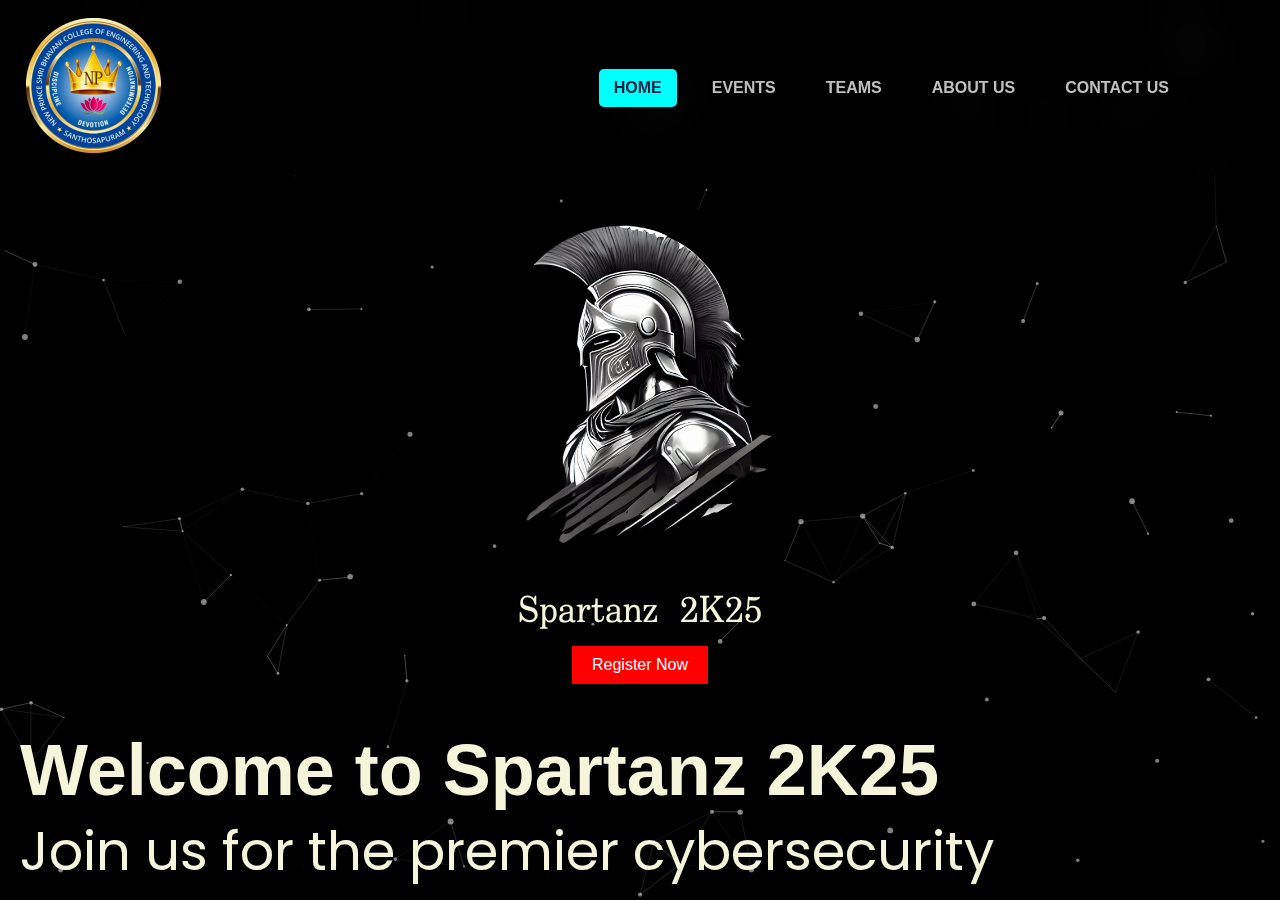
==== index.html @ ef868f17 "Added some pics" ====
<!DOCTYPE html>
<html lang="en">
  <head>
    <link rel="icon" type="image/png" href="/assets/images/ico.png" />
    <meta charset="UTF-8" />
    <meta name="viewport" content="width=device-width, initial-scale=1.0" />
    <title>Spartanz</title>
    <link rel="stylesheet" href="assets/css/Styles.css" />
    <link
      rel="stylesheet"
      href="https://cdnjs.cloudflare.com/ajax/libs/font-awesome/4.7.0/css/font-awesome.min.css"
    />
    <link
      href="https://fonts.googleapis.com/css2?family=Uchen&display=swap"
      rel="stylesheet"
    />

    <script src="assets/js/Script.js"></script>
    <style>
      /* Ensure particles cover the entire viewport */
      #particles-js {
        position: fixed; /* Fixed positioning */
        top: 0; /* Start from the top */
        left: 0; /* Start from the left */
        width: 100%;
        height: 100%;
        z-index: -1; /* Ensure it stays behind other content */
        pointer-events: none; /* Allow mouse events to pass through */
      }
      body,
      html {
        margin: 0;
        padding: 0;
        height: 100%;
        overflow: hidden; /* Prevent scrolling on the body */
      }
      #content {
        position: relative;
        z-index: 1; /* Ensure content is above particles */
        overflow-y: auto; /* Enable vertical scrolling */
        height: 100vh; /* Full viewport height */
      }
      main {
        padding: 20px; /* Add some padding to the main content */
      }
    </style>
  </head>
  <body>
    <!-- Add the Particles.js container -->
    <div id="particles-js"></div>

    <!-- Scrollable content area -->
    <div id="content">
      <header class="navbar">
        <div class="logo">
          <img
            id="logooo"
            src="assets/images/Cypherix.png"
            alt="NPSBCET Logo"
          />
        </div>

        <div class="hamburger" onclick="toggleMenu()">
          <img src="/assets/images/thumb.png" alt="" />
        </div>
        <nav class="nav-links">
          <a href="#" class="selected">Home</a>
          <a href="/Events.html">Events</a>
          <a href="/Teams.html">Teams</a>
          <a href="/about-us.html">About Us</a>
        <a href="#">Contact Us</a>
        </nav>
        <nav class="nav-links mobile-menu">
          <a href="#" class="selected">Home</a>
          <a href="/Events.html">Events</a>
          <a href="/Teams.html">Teams</a>
          <a href="/about-us.html">About Us</a>
          <a href="#">Contact Us</a>
        </nav>
      </header>

      <main id="home-main">
        <div id="poster-section">
          <div id="pos-img">
            <img
              src="/assets/images/spartanz2k25logo.jpg"
              alt="Cypherix 2024 Poster"
              id="spart"
              style="border-radius: 100%"
            />
          </div>
          <br />
          <div id="a111">
            <p class="symp-nam">Spartanz 2K25</p>
          </div>
        </div>
        <div class="Regdiv">
          <button
            onclick="window.location.href='Events.html';"
            class="RegisterButton"
          >
            Register Now
          </button>
        </div>
        <section class="welcome">
          <h2>Welcome to Spartanz 2K25</h2>
          <p class="tech-des">
            Join us for the premier cybersecurity symposium where industry
            leaders, experts, and enthusiasts come together to explore the
            latest trends, challenges, and innovations in cybersecurity.
          </p>
        </section>
        <div class="tech-des">
          <h2 class="tech-ha">Technical Events</h2>
          SPARTANZ Technical Events push your limits in cybersecurity! Crack
          codes in CTF, design stunning UIs, debug like a pro, test your
          knowledge in the Technical Quiz, and present groundbreaking ideas.
          Compete, innovate, and dominate! ⚡<br />
          <a style="color: blue; text-decoration: underline" href="tech.html"
            >For More Deatils>>>></a
          >
        </div>
        <div class="tech-des">
          <h2 id="non-tech-ha">Non-Technical Events</h2>
          SPARTANZ Non-Technical Events bring thrill and strategy! Hunt for
          clues in Treasure Hunt, act fast in Charades, decode images in
          PictoQuest, challenge your wits in Paradox, escape the unexpected in
          Escape Challenge, and battle it out in Free Fire. Fun, strategy, and
          excitement await! 🔥<br />
          <a style="color: blue; text-decoration: underline" href="tech.html"
            >For More Deatils>>>></a
          >
        </div>
      </main>
    </div>

    <!-- Load the Particles.js library -->
    <script src="assets/particles.min.js"></script>

    <!-- Initialize Particles.js with your JSON configuration -->
    <script>
      particlesJS.load(
        "particles-js",
        "assets/particlesjs-config.json",
        function () {
          console.log("Particles.js configuration loaded successfully!");
        }
      );
    </script>
    <link
      href="https://fonts.googleapis.com/css2?family=Poppins:wght@300;400;600&display=swap"
      rel="stylesheet"
    />
  </body>
</html>
---- assets/css/Styles.css ----
/* General Reset */
* {
  margin: 0;
  padding: 0;
  z-index: 1;
}

/* Body Styling */
body {
  margin: 0;
  font-family: Arial, sans-serif;
  background-color: black; /* Deep Blue */
}

/* Navbar Styling */
.navbar {
  display: flex;
  justify-content: space-between;
  align-items: center;
  /* background-color: black;  */
  width: 100%;
  position: fixed;
  top: 0;
  left: 0;
  z-index: 2;
  /* backdrop-filter: blur(20px); */
  /* background-color: #800020; */
  /* background: linear-gradient(to bottom, #2FCADB, #4e9aa9, #607071); */
  backdrop-filter: blur(20px);
}

/* Flex Layout for Desktop */
.nav-links {
  display: flex;
  gap: 20px;
  margin-right: 7.5vw;
  /* border-radius: 50%; */
}

.nav-links a {
  color: #c0c0c0; /* Silver */
  text-decoration: none;
  padding: 10px 15px;
  text-transform: uppercase;
  font-weight: bold;
}

.nav-links a:hover {
  background-color: #00ffff; /* Electric Cyan */
  color: #0a1f44; /* Deep Blue */
  border-radius: 5px;
}

.nav-links a.selected {
  background-color: #00ffff; /* Electric Cyan */
  color: #0a1f44; /* Deep Blue */
  border-radius: 5px;
}

/* Mobile Menu Styling */
.nav-links.mobile-menu {
  display: none; /* Hidden by default */
  flex-direction: column; /* Stack links vertically */
  position: absolute;
  top: 60px; /* Adjust according to navbar height */
  left: 0;
  width: 100%;
  background-color: #2e2e2e; /* Dark Gray */
  z-index: 1000; /* Ensure it is above other content */
}

.nav-links.mobile-menu a {
  color: #c0c0c0; /* Silver */
  text-decoration: none;
  padding: 15px 20px;
  text-transform: uppercase;
  font-weight: bold;
  display: block; /* Each link takes up full width */
}

.nav-links.mobile-menu a:hover {
  background-color: #00ffff;
  color: #0a1f44;
  border-radius: 5px;
}

.nav-links.mobile-menu.active {
  margin-top: 20px;
  display: flex; /* Show menu when active */
}

/* Hamburger Styling */
.hamburger {
  display: none; /* Hide by default */
    cursor: pointer;
    width: 40px; /* Ensure visibility */
    height: 40px;
    position: absolute;
    top: 15px;
    right: 20px;
    z-index: 100;
}
.hamburger img{
  width: 100%;
  height: 100%;
}
.logo img {
  margin-top: 2vh;
  margin-bottom: 2vh;
  margin-left: 2vw;
  height: 15vh;
}

.navbar img {
  height: 5vh;
}
#spart {
  height: 40px;
}
#logooo {
  height: 15vh;
}
.navbar img {
  height: 5vh;
}
/* Additional Styles */
#poster-section {
  display: block;
  justify-content: center;
  align-items: center;
  /* margin-bottom: 10vh; */
  padding-top: 0px;
  height: auto;
}
#poster-section img {
  max-width: 100%;
  height: 40vh;
  border-radius: 10px; /* Optional rounded corners */
  box-shadow: 0 4px 8px rgba(0, 0, 0, 0.3); /* Adds a slight shadow */
}

#a111 {
  display: flex;
  justify-content: center;
}
#backgroundVideo {
  position: fixed;
  top: 0;
  left: 0;
  width: 100%;
  height: 100%;
  object-fit: cover;
  z-index: -1;
}
#pos-img {
  display: flex;
  justify-content: center;
}
.symp-nam {
  font-family: "Uchen", serif;
  color: beige;
  font-size: 4vh;
}
#home-main {
  margin-top: 20vh;
}
.RegDiv {
  position: absolute;
  bottom: 50%;
  left: 50%;
  transform: translateX(-50%);
}
.RegisterButton {
  background-color: red;
  color: white;
  border: none;
  padding: 10px 20px;
  font-size: 16px;
  cursor: pointer;
  position: relative;
  bottom: 0;
  left: 50%;
  transform: translateX(-50%);
}
.welcome {
  /* padding-left: 1vw; */
  padding-top: 5vh;
  text-align: left;
}
.welcome h2 {
  color: beige;
  font-size: 8vh;
}
.welcome p {
  color: beige;
  font-size: 6vh;
}
#particles-js {
  position: fixed; /* Covers the entire viewport */
  top: 0;
  left: 0;
  width: 100%;
  height: 100%;
  z-index: -1; /* Keeps it behind other content */
  pointer-events: none; /* Allows mouse events to pass through */
}
.tech-des h2 {
  color: beige;
  font-family: "Uchen", serif;
  font-size: 7vh;
}
.tech-des {
  color: beige;
  font-family: "Poppins", sans-serif;
}
#event-main {
  margin-top: 20vh;
  /* display: flex;
  flex-wrap: wrap;
  flex-direction: column; */
}
#event-main img {
  object-fit: cover;
  width: 100%;
}
@keyframes scaleText {
  0% {
    transform: scale(3);
    opacity: 0;
  }
  100% {
    transform: scale(1);
    opacity: 1;
  }
}

#tech-he {
  animation: scaleText 1s ease-out;
}

.outer-par {
  perspective: 1000px;
  width: 30vw;
  height: 40vw;
  margin-bottom: 10vh;
  /* height: fit-content; */
  /* position: absolute; */
}
#events {
  /* display: grid; */
  /* height: 100vh; */
  display: flex;
  flex-direction: column;
  /* gap: 3vw; */
  align-items: center;
  /* justify-content: space-around; */
  /* grid-template-columns: repeat(2, 1fr); */
  gap: 50px;
  /* margin-left: 3vw; */
  /* padding: 20px; */
}
.event-row {
  display: flex;
  justify-content: center;
  gap: 50px;
  width: 100%;
}
.center-card {
  display: flex;
  justify-content: center;
  margin-top: 20px;
}
.non-tech-logo-container {
  display: flex;
  justify-content: center;
  /* margin-top: 150vh; */
  /* margin-top: 80px; Ensures proper spacing */
}
/* .TechLogo {
  height: 50vh;
} */
.card {
  position: relative;
  width: 30vw;
  height: 35vw;
  transform-style: preserve-3d;
  font-size: 2.5vw;
  cursor: pointer;
  display: flex;
  justify-content: center;
  align-items: center;
  background-color: green;
  box-shadow: none;
  border-radius: 8px;
}
.event {
  background-color: #37b7c3;
  border-radius: 8px;
  width: 30vw;
  height: 35vw;
  color: white;
  perspective: 1000px;
  backface-visibility: hidden;
  position: absolute;
  background-size: cover;
  background-position: center;
}

.backside {
  font-size: 1.5vw;
  border-radius: 8px;
  width: 30vw;
  height: 35vw;
  color: white;
  backface-visibility: hidden;
  position: absolute;
  display: flex;
  align-items: center;
  justify-content: center;
  flex-direction: column;
  transform: rotateY(180deg);
}
.backside li {
  text-align: center;
}
.Heading {
  display: flex;
  justify-content: center;
  align-items: center;
}
.Desc {
  font-size: 1.75vw;
  width: 100%;
  color: white;
  text-align: center;
  position: absolute;
  backface-visibility: hidden;
  display: flex;
  justify-content: center;
  align-items: center;
  bottom: 0;
  z-index: 2;
}
#an{
  font-size: 1.5vw;
}
.techbg::before {
  content: "";
  background-image: url("/assets/images/BG.webp");
  position: absolute;
  background-size: cover;
  background-position: center;
  top: 0;
  left: 0;
  right: 0;
  bottom: 0;
  opacity: 0.9;
}
/* .card.flipped {
  transform: rotateY(180deg);
  box-shadow: 0 8px 16px 0 rgba(0, 0, 0, 0.6);
} */
/* #events .event:nth-child(3) {
  grid-column: 1 / -1;
  justify-self: center;
  width: 50%;
} */
/* .TechLogo {
  margin-top: 10vh;
} */

.NTechLogo {
  object-fit: cover;
  height: 50vh;
  margin-top: 5vh;
  margin-bottom: 10vh;
}
#NTevent-main {
  margin-top: 5vh;
  position: relative;
}

#NTevents {
  display: flex;
  flex-direction: column;
  /* grid-template-columns: repeat(2, 1fr); */
  justify-content: space-around;
  align-items: center;
  gap: 20px;
  margin-top: 5vh;
  clear: both;
  position: relative;
}

.sub-nav{
  z-index: 2000;
  display: flex;
  justify-content: space-between;
  /* margin-top: 20vh; */
}
/* Technical page's css start from here */
.tech-he {
  font-family: 'Montserrat', sans-serif;
  text-transform: uppercase;
  font-weight: 900;
  letter-spacing: 2px;
  text-shadow: 0px 4px 10px rgba(0, 0, 0, 0.8);
  opacity: 0;
    animation: fadeIn 1.5s ease-out forwards, glitch 2s infinite;
}
.tech-wo {
  color: white;
  font-size: 7vw;
  animation: flicker 2s infinite alternate;
}
.events-wo {
  color: #00c9a7;
  font-size: 7vw;
  animation: flicker 2s infinite alternate-reverse;
  /* position: relative; */
}
@keyframes fadeIn {
  from { opacity: 0; transform: translateY(-20px); }
  to { opacity: 1; transform: translateY(0); }
}

/* Glitch effect */
@keyframes glitch {
  0% { transform: translateX(0); }
  20% { transform: translateX(-2px); }
  40% { transform: translateX(2px); }
  60% { transform: translateX(-1px); }
  80% { transform: translateX(1px); }
  100% { transform: translateX(0); }
}

/* Neon Flicker Effect */
@keyframes flicker {
  0% { opacity: 1; text-shadow: 0px 0px 10px rgba(0, 255, 150, 0.9); }
  50% { opacity: 0.8; text-shadow: 0px 0px 20px rgba(0, 255, 150, 0.7); }
  100% { opacity: 1; text-shadow: 0px 0px 30px rgba(0, 255, 150, 1); }
}
.okiii {
  font-size: 5vh;
}
.DescText {
  color: beige;
}
.evendesc {
  margin-left: 15vw;
  font-size: 3vh;
}
#separator{
  margin-top: 24vh;
}
.event-rules{
  overflow-y: auto;
  max-height: 35vh;
  text-align: left;
}
.rega{
  display: block;
     width: fit-content;
     margin: 20px auto 0;
     padding: 12px 24px;
     font-size: 18px;
     font-weight: bold;
     color: white;
     background: linear-gradient(45deg, #ff5722, #ff9800);
     border: none;
     border-radius: 8px;
     text-align: center;
     text-decoration: none;
     box-shadow: 0 0 10px rgba(255, 87, 34, 0.8);
     transition: transform 0.2s, box-shadow 0.2s;
}
@media (max-width: 768px) {
  #home-main {
    margin-top: 15vh;
  }
  #logooo {
    height: 8vh;
  }
  #poster-section {
    /* margin-top: 15vh; */
    padding-top: 0;
    /* padding-left: 15vw; */
    border-radius: 100%;
  }
  #poster-section img {
    height: 28vh;
    width: 65vw;
  }
  .welcome {
    padding-left: 0px;
  }
  .welcome p {
    font-size: 6vw;
    text-align: left;
  }
  .welcome h2 {
    font-size: 10vw;
    text-align: left;
  }

  .hamburger {
    display: block; /* Ensure it's shown on mobile */
  cursor: pointer;
  width: 40px;
  height: 40px;
  position: absolute;
  top: 15px;
  right: 20px;
  z-index: 2000; 
  }

  /* Hide default navbar links on mobile */
  .nav-links {
    display: none;
  }
  .navbar{
    position: fixed;
  }
  .nav-links.mobile-menu {
    display: none; /* Hidden by default */
  flex-direction: column;
  position: absolute;
  top: 60px;
  left: 0;
  width: 100%;
  background-color: #2e2e2e;
  z-index: 1000; /* Ensure it's above other content */
  }

  .nav-links.mobile-menu.active {
    display: flex; /* Show menu when active */
  }
  /* .sub-nav{
    flex-wrap: wrap;
  } */
  /* .sub-nav{
    white-space:nowrap;
  } */
  .tech-des h2 {
    color: beige;
    font-family: "Uchen", serif;
    font-size: 4vh;
  }
  .tech-des {
    color: beige;
    font-family: "Poppins", sans-serif;
  }
  #non-tech-ha {
    font-size: 3.5vh;
  }
  .menu-toggle{
    z-index: 1000000000;
    display: block;
  }
  #event-main {
    display: flex;
    justify-content: space-around;
    align-items: center;
    flex-direction: column;
    margin-top: 15vh;
  }
  /* #events .event:nth-child(3) {
    grid-column: auto;
    justify-self: stretch;
    width: auto;
  } */
  #events {
    display: flex;
    flex-direction: column;
    gap: 40px;
    align-items: center;
    position: relative;
    left: 0;
    margin-top: 5vh;
    /* height: 140vh; */
  }
  .event-row {
    display: flex;
    flex-direction: column; /* Makes events appear one per row */
    gap: 30px; /* Increased gap between events */
    align-items: center;
    width: 100%;
  }
  .TechLogo {
    height: 30vh;
  }
  #tech-he {
    font-size: 30px; /* Reduce font size */
    flex-direction: column; /* Stack text vertically */
    text-align: center;
    gap: 5px;
    margin-top: 20vh;
    
  }
  .non-tech-logo-container {
    margin-top: 0;
  }
  .navbar{
    position: fixed;
    display: block;
  }
  #NTevents {
    display: block;
    align-items: center;
    margin-top: 0vh;
  }
  .NTechLogo {
    margin-bottom: 10vh;
    height: 20vh;
  }
  .outer-par {
    width: 65vw;
    height: 80vw;
    /* margin-left: 10vh; */
  }
  .card {
    display: flex;
    flex-direction: column;
    align-items: center;
    justify-content: center;
    /* border-left: 15vh; */
    margin-bottom: 30vh;
    margin-top: auto;
    background-color: #37b7c3;
    border-radius: 8px;
    width: 65vw;
    height: 80vw;
    color: white;
    perspective: 1000px;
    backface-visibility: hidden;
    display: block;
    /* position: absolute; */

    /* align-items: center;
    justify-content: center;
    flex-direction: column; */
    margin-bottom: 10vh;
  }
  /* .card:hover {
    transform: rotateY(180deg);
    box-shadow: 0 8px 16px 0 rgba(0, 0, 0, 0.6);
  } */

  .Desc {
    font-size: 3.5vw;
    width: 100%;
    display: flex;
    justify-content: center;
    align-items: center;
  }
  #an{
    font-size: 3vw;
  }
  .event {
    background-color: #37b7c3;
    display: flex;
    flex-direction: column;
    gap: 100vh;
    /* padding: 20px; */
    border-radius: 8px;
    width: 100%;
    height: 100%;
    color: white;
    perspective: 1000px;
    backface-visibility: hidden;
    position: absolute;
    margin-bottom: 10vh;
    /* gap: 100px; */
  }

  .backside {
    font-size: 1.5vw;
    /* padding: 20px; */
    border-radius: 8px;
    width: 65vw;
    height: 80vw;
    color: white;
    perspective: 1000px;
    backface-visibility: hidden;
    position: absolute;
    margin-bottom: 10vh;
    font-size: 150%;
  }
  .Heading {
    font-size: 125%;
  }
  
#separator{
  margin-top: 18vh;
}
}
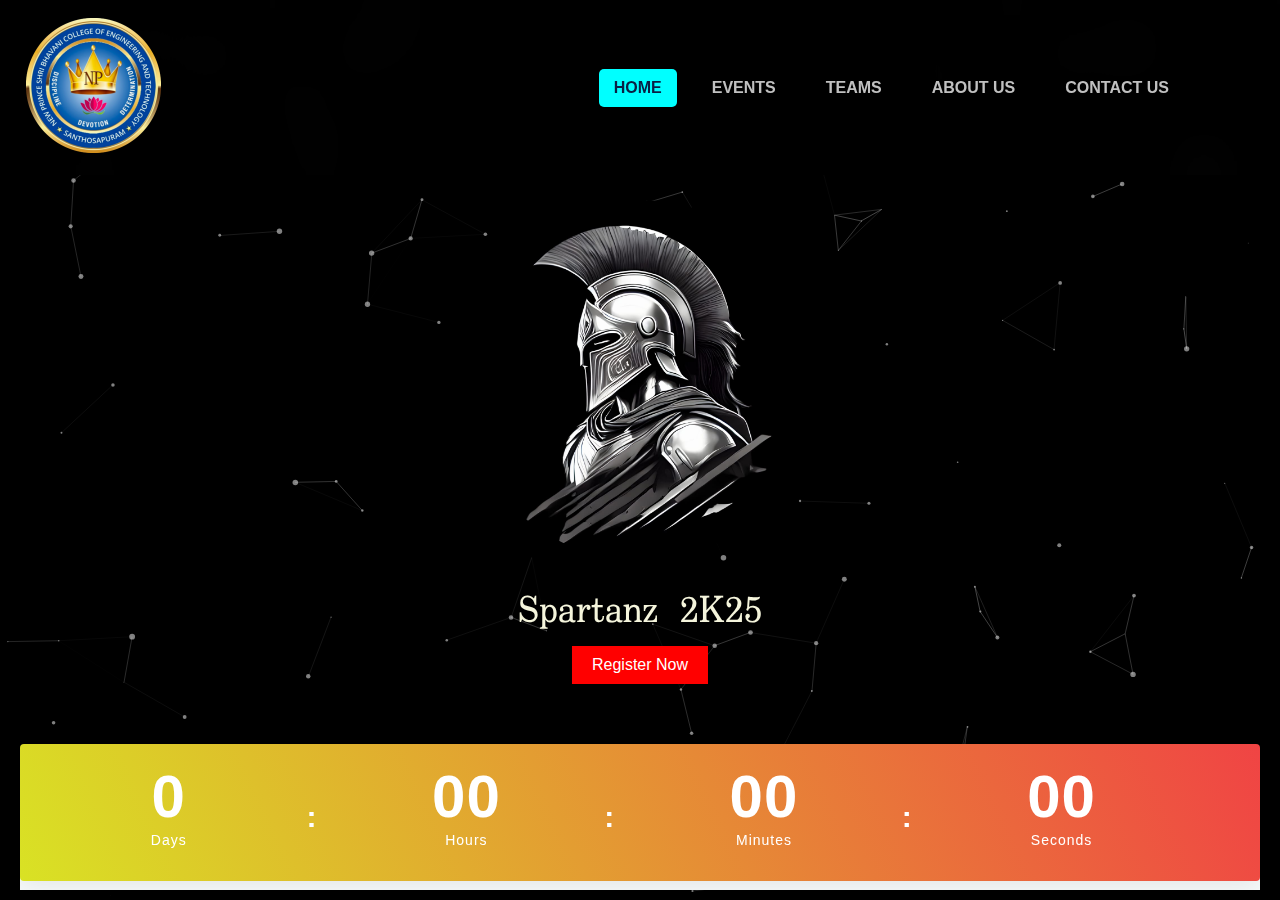
==== commit 41dae0b8: "added countdown" ====
--- a/index.html
+++ b/index.html
@@ -13,9 +13,7 @@
     <link
       href="https://fonts.googleapis.com/css2?family=Uchen&display=swap"
       rel="stylesheet"
-    />
-
-    <script src="assets/js/Script.js"></script>
+    />  
     <style>
       /* Ensure particles cover the entire viewport */
       #particles-js {
@@ -44,6 +42,21 @@
         padding: 20px; /* Add some padding to the main content */
       }
     </style>
+    <script src="assets/js/jquery.min.js"></script>
+    <script src="assets/js/jquery.countdown.min.js"></script>
+    <script src="assets/js/jquery-min.js"></script>
+    <script src="assets/js/popper.min.js"></script>
+    <script src="assets/js/bootstrap.min.js"></script>
+    <script src="assets/js/jquery.countdown.min.js"></script>
+    <script src="assets/js/waypoints.min.js"></script>
+    <script src="assets/js/jquery.counterup.min.js"></script>
+    <script src="assets/js/jquery.nav.js"></script>
+    <script src="assets/js/jquery.easing.min.js"></script>
+    <script src="assets/js/wow.js"></script>
+    <script src="assets/js/nivo-lightbox.js"></script>
+    <!-- <script src="assets/js/video.js"></script> -->
+    <script src="assets/js/main.js"></script>    
+    <script src="assets/js/Script.js"></script>
   </head>
   <body>
     <!-- Add the Particles.js container -->
@@ -102,6 +115,20 @@
             Register Now
           </button>
         </div>
+        <section id="count" style="margin-top: 15vh;">
+          <div class="container">
+            <div class="row justify-content-center">
+              <div class="col-10">
+                <div class="count-wrapper text-center">
+                  <div class="time-countdown wow fadeInUp" data-wow-delay="0.2s">
+                    <div id="clock" class="time-count"></div>
+                  </div>
+                </div>
+              </div>
+            </div>
+          </div>
+        </section>
+    
         <section class="welcome">
           <h2>Welcome to Spartanz 2K25</h2>
           <p class="tech-des">
--- a/assets/css/Styles.css
+++ b/assets/css/Styles.css
@@ -92,15 +92,15 @@
 /* Hamburger Styling */
 .hamburger {
   display: none; /* Hide by default */
-    cursor: pointer;
-    width: 40px; /* Ensure visibility */
-    height: 40px;
-    position: absolute;
-    top: 15px;
-    right: 20px;
-    z-index: 100;
-}
-.hamburger img{
+  cursor: pointer;
+  width: 40px; /* Ensure visibility */
+  height: 40px;
+  position: absolute;
+  top: 15px;
+  right: 20px;
+  z-index: 100;
+}
+.hamburger img {
   width: 100%;
   height: 100%;
 }
@@ -341,7 +341,7 @@
   bottom: 0;
   z-index: 2;
 }
-#an{
+#an {
   font-size: 1.5vw;
 }
 .techbg::before {
@@ -392,7 +392,7 @@
   position: relative;
 }
 
-.sub-nav{
+.sub-nav {
   z-index: 2000;
   display: flex;
   justify-content: space-between;
@@ -400,13 +400,13 @@
 }
 /* Technical page's css start from here */
 .tech-he {
-  font-family: 'Montserrat', sans-serif;
+  font-family: "Montserrat", sans-serif;
   text-transform: uppercase;
   font-weight: 900;
   letter-spacing: 2px;
   text-shadow: 0px 4px 10px rgba(0, 0, 0, 0.8);
   opacity: 0;
-    animation: fadeIn 1.5s ease-out forwards, glitch 2s infinite;
+  animation: fadeIn 1.5s ease-out forwards, glitch 2s infinite;
 }
 .tech-wo {
   color: white;
@@ -420,25 +420,52 @@
   /* position: relative; */
 }
 @keyframes fadeIn {
-  from { opacity: 0; transform: translateY(-20px); }
-  to { opacity: 1; transform: translateY(0); }
+  from {
+    opacity: 0;
+    transform: translateY(-20px);
+  }
+  to {
+    opacity: 1;
+    transform: translateY(0);
+  }
 }
 
 /* Glitch effect */
 @keyframes glitch {
-  0% { transform: translateX(0); }
-  20% { transform: translateX(-2px); }
-  40% { transform: translateX(2px); }
-  60% { transform: translateX(-1px); }
-  80% { transform: translateX(1px); }
-  100% { transform: translateX(0); }
+  0% {
+    transform: translateX(0);
+  }
+  20% {
+    transform: translateX(-2px);
+  }
+  40% {
+    transform: translateX(2px);
+  }
+  60% {
+    transform: translateX(-1px);
+  }
+  80% {
+    transform: translateX(1px);
+  }
+  100% {
+    transform: translateX(0);
+  }
 }
 
 /* Neon Flicker Effect */
 @keyframes flicker {
-  0% { opacity: 1; text-shadow: 0px 0px 10px rgba(0, 255, 150, 0.9); }
-  50% { opacity: 0.8; text-shadow: 0px 0px 20px rgba(0, 255, 150, 0.7); }
-  100% { opacity: 1; text-shadow: 0px 0px 30px rgba(0, 255, 150, 1); }
+  0% {
+    opacity: 1;
+    text-shadow: 0px 0px 10px rgba(0, 255, 150, 0.9);
+  }
+  50% {
+    opacity: 0.8;
+    text-shadow: 0px 0px 20px rgba(0, 255, 150, 0.7);
+  }
+  100% {
+    opacity: 1;
+    text-shadow: 0px 0px 30px rgba(0, 255, 150, 1);
+  }
 }
 .okiii {
   font-size: 5vh;
@@ -450,29 +477,29 @@
   margin-left: 15vw;
   font-size: 3vh;
 }
-#separator{
+#separator {
   margin-top: 24vh;
 }
-.event-rules{
+.event-rules {
   overflow-y: auto;
   max-height: 35vh;
   text-align: left;
 }
-.rega{
+.rega {
   display: block;
-     width: fit-content;
-     margin: 20px auto 0;
-     padding: 12px 24px;
-     font-size: 18px;
-     font-weight: bold;
-     color: white;
-     background: linear-gradient(45deg, #ff5722, #ff9800);
-     border: none;
-     border-radius: 8px;
-     text-align: center;
-     text-decoration: none;
-     box-shadow: 0 0 10px rgba(255, 87, 34, 0.8);
-     transition: transform 0.2s, box-shadow 0.2s;
+  width: fit-content;
+  margin: 20px auto 0;
+  padding: 12px 24px;
+  font-size: 18px;
+  font-weight: bold;
+  color: white;
+  background: linear-gradient(45deg, #ff5722, #ff9800);
+  border: none;
+  border-radius: 8px;
+  text-align: center;
+  text-decoration: none;
+  box-shadow: 0 0 10px rgba(255, 87, 34, 0.8);
+  transition: transform 0.2s, box-shadow 0.2s;
 }
 @media (max-width: 768px) {
   #home-main {
@@ -505,31 +532,31 @@
 
   .hamburger {
     display: block; /* Ensure it's shown on mobile */
-  cursor: pointer;
-  width: 40px;
-  height: 40px;
-  position: absolute;
-  top: 15px;
-  right: 20px;
-  z-index: 2000; 
+    cursor: pointer;
+    width: 40px;
+    height: 40px;
+    position: absolute;
+    top: 15px;
+    right: 20px;
+    z-index: 2000;
   }
 
   /* Hide default navbar links on mobile */
   .nav-links {
     display: none;
   }
-  .navbar{
+  .navbar {
     position: fixed;
   }
   .nav-links.mobile-menu {
     display: none; /* Hidden by default */
-  flex-direction: column;
-  position: absolute;
-  top: 60px;
-  left: 0;
-  width: 100%;
-  background-color: #2e2e2e;
-  z-index: 1000; /* Ensure it's above other content */
+    flex-direction: column;
+    position: absolute;
+    top: 60px;
+    left: 0;
+    width: 100%;
+    background-color: #2e2e2e;
+    z-index: 1000; /* Ensure it's above other content */
   }
 
   .nav-links.mobile-menu.active {
@@ -553,7 +580,7 @@
   #non-tech-ha {
     font-size: 3.5vh;
   }
-  .menu-toggle{
+  .menu-toggle {
     z-index: 1000000000;
     display: block;
   }
@@ -595,12 +622,11 @@
     text-align: center;
     gap: 5px;
     margin-top: 20vh;
-    
   }
   .non-tech-logo-container {
     margin-top: 0;
   }
-  .navbar{
+  .navbar {
     position: fixed;
     display: block;
   }
@@ -653,7 +679,7 @@
     justify-content: center;
     align-items: center;
   }
-  #an{
+  #an {
     font-size: 3vw;
   }
   .event {
@@ -689,8 +715,82 @@
   .Heading {
     font-size: 125%;
   }
-  
-#separator{
-  margin-top: 18vh;
-}
-}
+
+  #separator {
+    margin-top: 18vh;
+  }
+}
+/* counter section  */
+#count {
+  background: #f6f9f9;
+}
+
+#count .count-wrapper {
+  background-image: linear-gradient(65deg, #d9e224 0, #f04444 100%);
+  border-radius: 4px;
+  box-shadow: 0px 4px 25px 0px rgba(0, 0, 0, 0.08);
+  margin-bottom: -35px;
+  margin-top: -35px;
+  padding: 15px 0;
+  position: relative;
+  top: -40px;
+  /* z-index: 2; */
+  display: inline-block;
+  width: 100%;
+}
+
+.time-count div {
+  text-align: center;
+}
+
+.time-entry {
+  display: inline-block;
+  margin: 15px 0;
+  width: 24%;
+  float: left;
+  margin-right: 0;
+  border: none;
+  position: relative;
+  height: auto;
+  font-family: "Roboto", sans-serif;
+  border-radius: 4px;
+  text-align: center;
+  font-weight: 400;
+  color: #fff;
+  font-size: 14px;
+  letter-spacing: 1px;
+  line-height: 22px;
+}
+
+.time-entry span {
+  font-size: 60px;
+  line-height: 45px;
+  font-weight: 700;
+  letter-spacing: 0.3;
+  font-family: "Roboto", sans-serif;
+  display: block;
+  color: #fff;
+  margin-bottom: 10px;
+}
+
+.time-entry b {
+  position: absolute;
+  right: 0;
+  top: 50%;
+  bottom: 0;
+  margin: auto;
+  font-size: 30px;
+  -webkit-transform: translateY(-18%);
+  -ms-transform: translateY(-18%);
+  transform: translateY(-18%);
+}
+
+.time-entry:first-child {
+  border-left: none;
+}
+
+@media (max-width: 768px) {
+  .time-entry span{
+    font-size: 30px;
+  }
+}
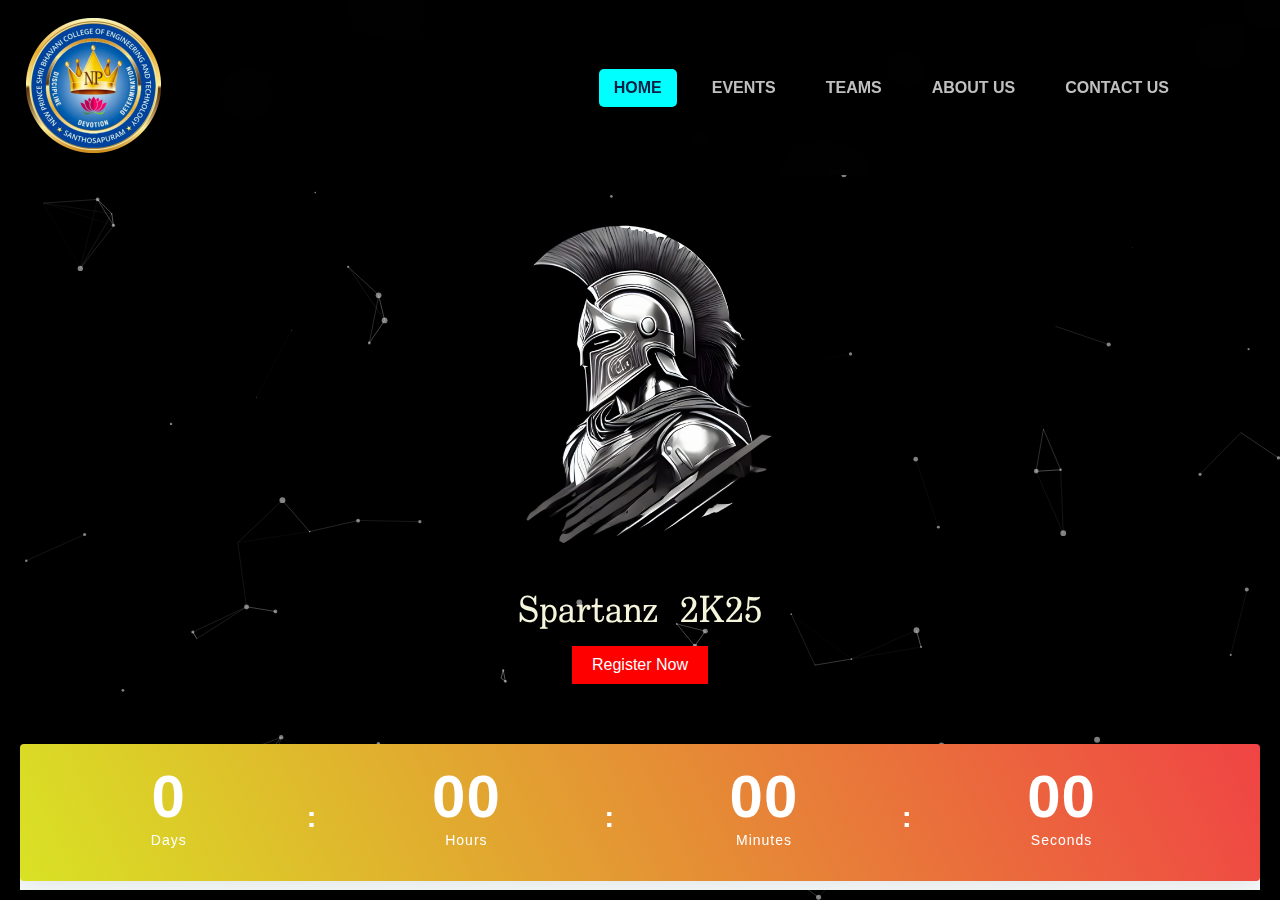
==== commit 4a5a1633: "added staff image" ====
--- a/index.html
+++ b/index.html
@@ -81,14 +81,14 @@
           <a href="/Events.html">Events</a>
           <a href="/Teams.html">Teams</a>
           <a href="/about-us.html">About Us</a>
-        <a href="#">Contact Us</a>
+        <a href="/contact-us.html">Contact Us</a>
         </nav>
         <nav class="nav-links mobile-menu">
           <a href="#" class="selected">Home</a>
           <a href="/Events.html">Events</a>
           <a href="/Teams.html">Teams</a>
           <a href="/about-us.html">About Us</a>
-          <a href="#">Contact Us</a>
+          <a href="/contact-us.html">Contact Us</a>
         </nav>
       </header>
 
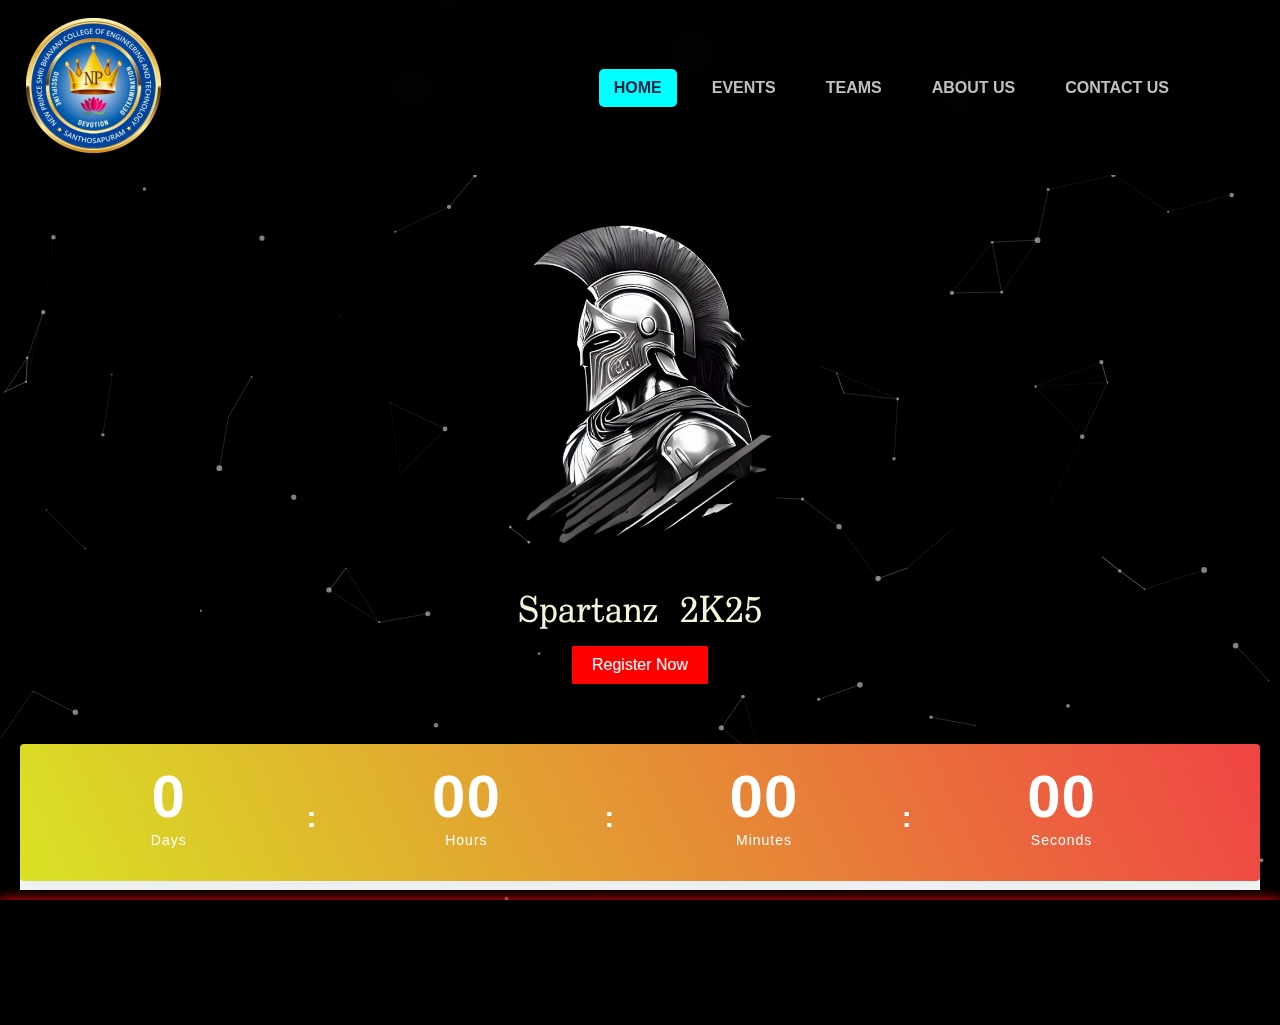
==== commit cbf6ca24: "added contact me" ====
--- a/index.html
+++ b/index.html
@@ -160,7 +160,95 @@
         </div>
       </main>
     </div>
-
+    <footer class="cyber-footer">
+      <div class="footer-container">
+        <p class="footer-title">For Any Queries or Help:</p>
+        <div class="footer-contacts">
+          <div class="contact-item">
+            <i class="fa fa-whatsapp"></i>
+            <a href=https://wa.me/918015916569?text=I%20am%20interested%20in%20joining%20your%20symposium.%20Can%20you%20help%20me?%20I%20have%20some%20queries." target="_blank">WhatsApp Us</a>
+          </div>
+          <div class="contact-item">
+            <i class="fa fa-phone"></i>
+            <a href="tel:+918015916569">+91 8015916569</a>
+          </div>
+          <div class="contact-item">
+            <i class="fa fa-envelope"></i>
+            <a href="mailto:cyber.2024npsbcet@gmail.com">cyber.2024npsbcet@gmail.com</a>
+          </div>
+        </div>
+      </div>
+    </footer>
+    <style>
+      .cyber-footer {
+  background: black;
+  padding: 20px 10px;
+  text-align: center;
+  color: gold;
+  font-family: "Arial", sans-serif;
+  border-top: 2px solid red;
+  box-shadow: 0px -2px 10px rgba(255, 0, 0, 0.8);
+}
+
+.footer-container {
+  max-width: 800px;
+  margin: auto;
+}
+
+.footer-title {
+  font-size: 22px;
+  font-weight: bold;
+  text-transform: uppercase;
+  color: red;
+  text-shadow: 0 0 10px red;
+  margin-bottom: 15px;
+}
+
+.footer-contacts {
+  display: flex;
+  justify-content: center;
+  gap: 20px;
+  flex-wrap: wrap;
+}
+
+.contact-item {
+  display: flex;
+  align-items: center;
+  gap: 10px;
+  font-size: 18px;
+  background: rgba(255, 0, 0, 0.2);
+  padding: 10px 15px;
+  border-radius: 8px;
+  transition: 0.3s ease;
+}
+
+.contact-item i {
+  color: gold;
+  font-size: 22px;
+}
+
+.contact-item a {
+  color: gold;
+  text-decoration: none;
+  transition: 0.3s;
+}
+
+.contact-item:hover {
+  background: red;
+  box-shadow: 0 0 10px red;
+}
+
+.contact-item a:hover {
+  color: black;
+}
+
+.footer-rights {
+  margin-top: 10px;
+  font-size: 14px;
+  color: gray;
+}
+
+    </style> 
     <!-- Load the Particles.js library -->
     <script src="assets/particles.min.js"></script>
 
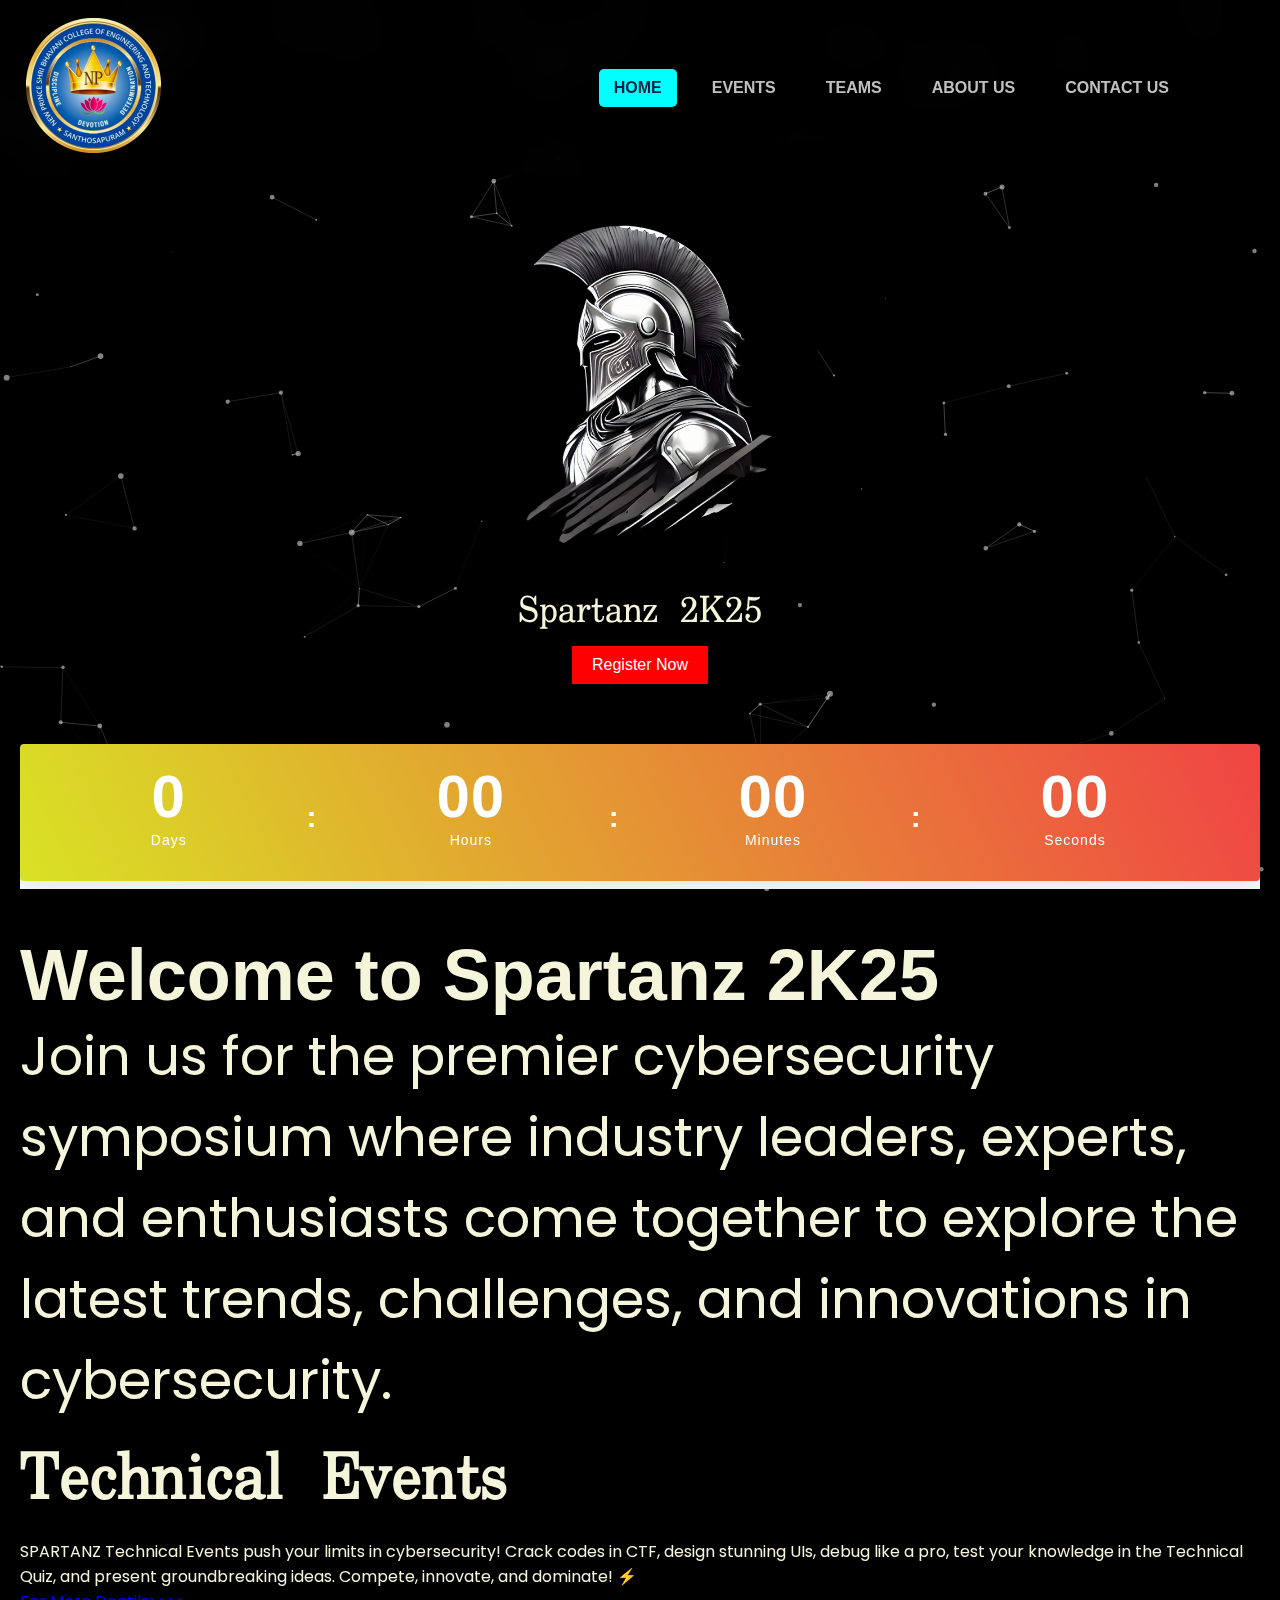
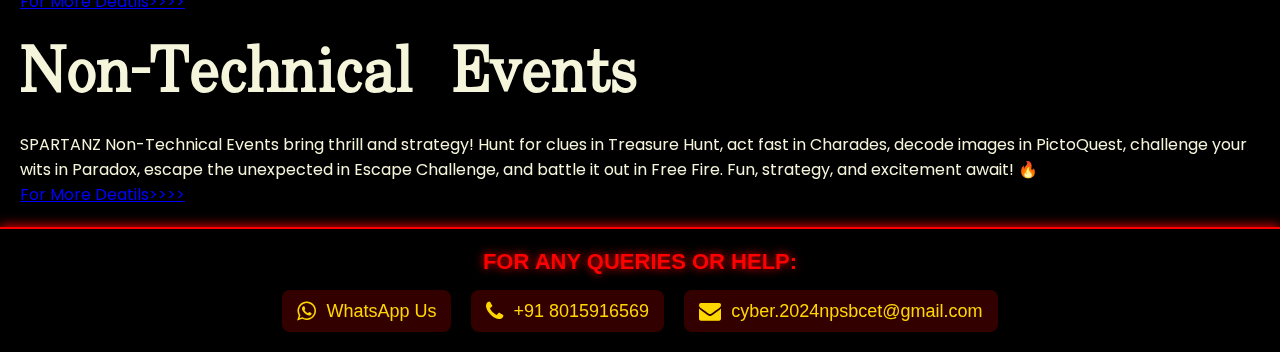
==== commit 942c571b: "added non tech desc" ====
--- a/index.html
+++ b/index.html
@@ -30,13 +30,13 @@
         margin: 0;
         padding: 0;
         height: 100%;
-        overflow: hidden; /* Prevent scrolling on the body */
+        /* overflow: hidden;  */
       }
       #content {
         position: relative;
         z-index: 1; /* Ensure content is above particles */
         overflow-y: auto; /* Enable vertical scrolling */
-        height: 100vh; /* Full viewport height */
+        min-height: 100vh; /* Full viewport height */
       }
       main {
         padding: 20px; /* Add some padding to the main content */
--- a/assets/css/Styles.css
+++ b/assets/css/Styles.css
@@ -747,7 +747,6 @@
   display: inline-block;
   margin: 15px 0;
   width: 24%;
-  float: left;
   margin-right: 0;
   border: none;
   position: relative;
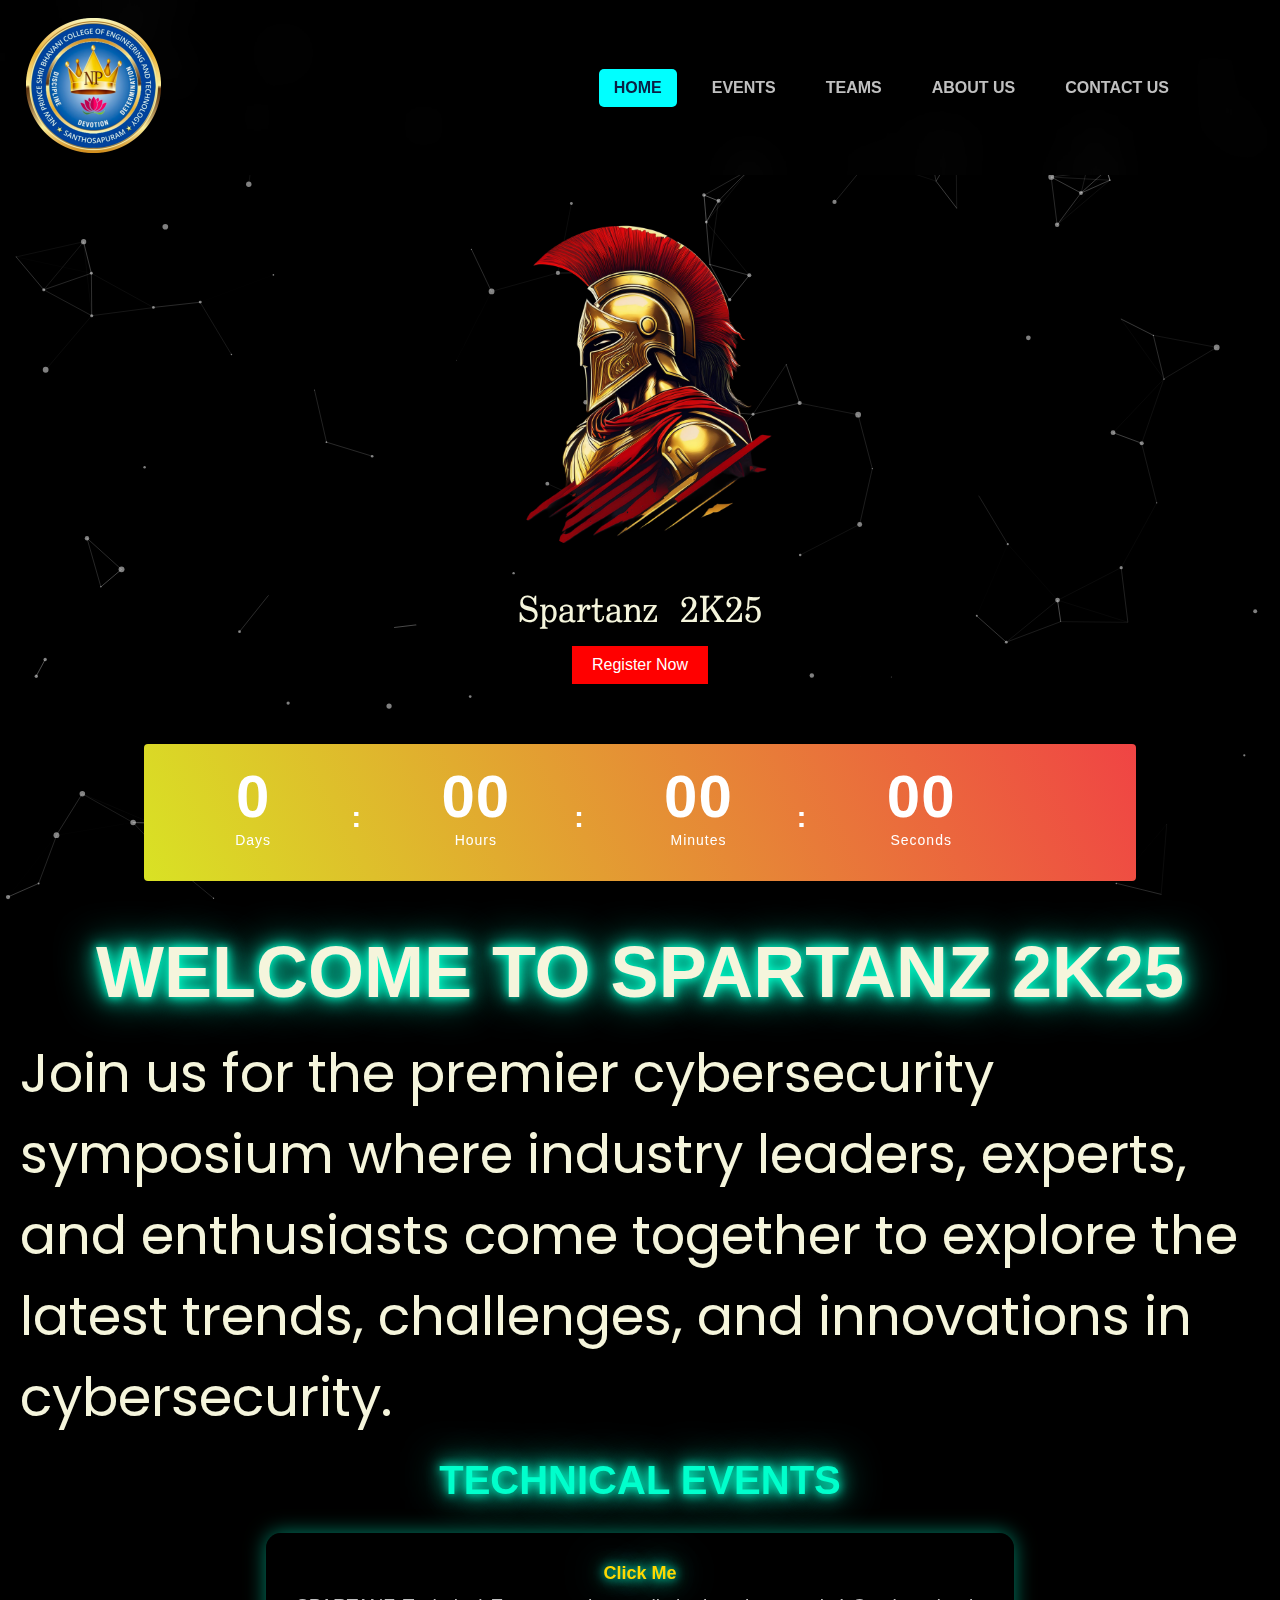
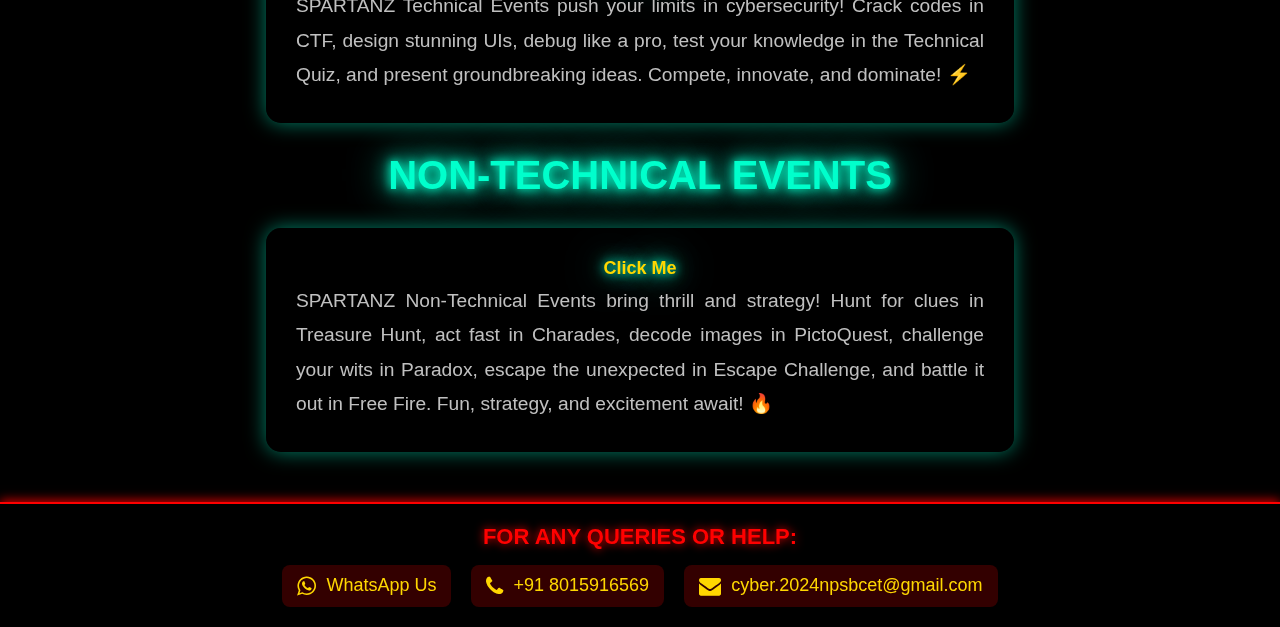
==== commit cc7bf382: "added non tech desc" ====
--- a/index.html
+++ b/index.html
@@ -96,8 +96,8 @@
         <div id="poster-section">
           <div id="pos-img">
             <img
-              src="/assets/images/spartanz2k25logo.jpg"
-              alt="Cypherix 2024 Poster"
+              src="/assets/images/spart.png"
+              alt="Cypherix 2025 Poster"
               id="spart"
               style="border-radius: 100%"
             />
@@ -118,7 +118,7 @@
         <section id="count" style="margin-top: 15vh;">
           <div class="container">
             <div class="row justify-content-center">
-              <div class="col-10">
+              <div style="display: flex;justify-content: center;">
                 <div class="count-wrapper text-center">
                   <div class="time-countdown wow fadeInUp" data-wow-delay="0.2s">
                     <div id="clock" class="time-count"></div>
@@ -128,36 +128,50 @@
             </div>
           </div>
         </section>
-    
         <section class="welcome">
-          <h2>Welcome to Spartanz 2K25</h2>
-          <p class="tech-des">
+          <div id="ko">
+          <h2 class="row-heading special-heading">Welcome to Spartanz 2K25</h2>
+          </div>
+          <p class="tech-des" >
             Join us for the premier cybersecurity symposium where industry
             leaders, experts, and enthusiasts come together to explore the
             latest trends, challenges, and innovations in cybersecurity.
           </p>
         </section>
-        <div class="tech-des">
-          <h2 class="tech-ha">Technical Events</h2>
-          SPARTANZ Technical Events push your limits in cybersecurity! Crack
-          codes in CTF, design stunning UIs, debug like a pro, test your
-          knowledge in the Technical Quiz, and present groundbreaking ideas.
-          Compete, innovate, and dominate! ⚡<br />
-          <a style="color: blue; text-decoration: underline" href="tech.html"
-            >For More Deatils>>>></a
-          >
-        </div>
-        <div class="tech-des">
-          <h2 id="non-tech-ha">Non-Technical Events</h2>
-          SPARTANZ Non-Technical Events bring thrill and strategy! Hunt for
+        <div class="team-row" onclick="window.location.href='tech.html';" style="cursor: pointer;">
+          <h2 class="row-heading special-heading">Technical Events</h2>
+          <div class="team-members">
+            <div class="team-container">
+              <div class="team-box-large">
+                <p class="team-name special-heading">Click Me</p>
+                <p class="team-specialization-large">
+                  SPARTANZ Technical Events push your limits in cybersecurity! Crack
+                  codes in CTF, design stunning UIs, debug like a pro, test your
+                  knowledge in the Technical Quiz, and present groundbreaking ideas.
+                  Compete, innovate, and dominate! ⚡<br />
+                </p>
+              </div>
+            </div>
+          </div>
+        </div>
+        <div class="team-row" onclick="window.location.href='non-tech.html';" style="cursor: pointer;">
+          <h2 class="row-heading special-heading">Non-Technical Events</h2>
+          <div class="team-members">
+            <div class="team-container">
+              <div class="team-box-large">
+                <p class="team-name special-heading">Click Me</p>
+                <p class="team-specialization-large">
+                  SPARTANZ Non-Technical Events bring thrill and strategy! Hunt for
           clues in Treasure Hunt, act fast in Charades, decode images in
           PictoQuest, challenge your wits in Paradox, escape the unexpected in
           Escape Challenge, and battle it out in Free Fire. Fun, strategy, and
           excitement await! 🔥<br />
-          <a style="color: blue; text-decoration: underline" href="tech.html"
-            >For More Deatils>>>></a
-          >
-        </div>
+                </p>
+              </div>
+            </div>
+          </div>
+        </div>
+        
       </main>
     </div>
     <footer class="cyber-footer">
@@ -266,5 +280,95 @@
       href="https://fonts.googleapis.com/css2?family=Poppins:wght@300;400;600&display=swap"
       rel="stylesheet"
     />
+    <style>/* Team Row */
+      .team-row {
+        margin: 20px auto;
+        text-align: center;
+        width: 80%;
+        max-width: 1200px;
+      }
+      
+      /* Row Heading */
+      .row-heading {
+        color: #ffd700; /* Gold */
+        font-size: 24px;
+        font-weight: bold;
+        margin-bottom: 20px;
+        text-transform: uppercase;
+      }
+      
+      /* Special Heading Style */
+      .special-heading {
+        font-family: "Orbitron", sans-serif;
+        font-size: 2.5rem;
+        color: #00ffcc; /* Neon cyan */
+        text-shadow: 0 0 10px #00ffcc, 0 0 20px #00ffcc, 0 0 40px #00ffcc;
+        margin-bottom: 20px;
+      }
+      
+      /* Team Members Container */
+      .team-members {
+        display: flex;
+        flex-wrap: wrap;
+        justify-content: center;
+        gap: 20px;
+      }
+      
+      /* Team Container */
+      .team-container {
+        display: flex;
+        flex-direction: column;
+        align-items: center;
+        margin: 10px;
+        text-align: center;
+      }
+      
+      /* Large Box for Description */
+      .team-box-large {
+        background-color: rgba(0, 0, 0, 0.6); /* Semi-transparent black */
+        padding: 30px;
+        border-radius: 15px;
+        width: 80%; /* Wider box */
+        max-width: 800px; /* Maximum width */
+        color: #ffffff; /* White text */
+        font-family: Arial, sans-serif;
+        box-shadow: 0 0 20px rgba(0, 255, 204, 0.5); /* Neon glow */
+        backdrop-filter: blur(10px); /* Blurred background */
+        margin: 0 auto; /* Center the box */
+      }
+      
+      /* Team Name */
+      .team-name {
+        font-size: 18px;
+        font-weight: bold;
+        margin-bottom: 5px;
+        color: #ffd700; /* Gold */
+      }
+      
+      /* Large Text for Description */
+      .team-specialization-large {
+        font-size: 1.2rem;
+        line-height: 1.8;
+        text-align: justify;
+        color: #c0c0c0; /* Light gray for readability */
+      }
+      
+      /* Mobile Responsive Styles */
+      @media (max-width: 768px) {
+        .special-heading {
+          font-size: 2rem; /* Smaller heading for mobile */
+        }
+      
+        .team-box-large {
+          width: 90%; /* Wider box for mobile */
+          padding: 20px; /* Smaller padding for mobile */
+        }
+      
+        .team-specialization-large {
+          font-size: 1rem; /* Smaller font size for mobile */
+          line-height: 1.6; /* Better line spacing for mobile */
+        }
+      }
+      </style>
   </body>
 </html>
--- a/assets/css/Styles.css
+++ b/assets/css/Styles.css
@@ -187,6 +187,10 @@
   padding-top: 5vh;
   text-align: left;
 }
+#ko{
+  display: flex;
+  justify-content: center;
+}
 .welcome h2 {
   color: beige;
   font-size: 8vh;
@@ -212,6 +216,7 @@
 .tech-des {
   color: beige;
   font-family: "Poppins", sans-serif;
+  font-size: 5vh;
 }
 #event-main {
   margin-top: 20vh;
@@ -576,6 +581,7 @@
   .tech-des {
     color: beige;
     font-family: "Poppins", sans-serif;
+    font-size: 5vw;
   }
   #non-tech-ha {
     font-size: 3.5vh;
@@ -721,9 +727,9 @@
   }
 }
 /* counter section  */
-#count {
+/* #count {
   background: #f6f9f9;
-}
+} */
 
 #count .count-wrapper {
   background-image: linear-gradient(65deg, #d9e224 0, #f04444 100%);
@@ -736,7 +742,7 @@
   top: -40px;
   /* z-index: 2; */
   display: inline-block;
-  width: 100%;
+  width: 80%;
 }
 
 .time-count div {
@@ -746,7 +752,7 @@
 .time-entry {
   display: inline-block;
   margin: 15px 0;
-  width: 24%;
+  width: 22%;
   margin-right: 0;
   border: none;
   position: relative;
@@ -783,7 +789,9 @@
   -ms-transform: translateY(-18%);
   transform: translateY(-18%);
 }
-
+/* .time-entry p{
+  font-size: 12px;
+} */
 .time-entry:first-child {
   border-left: none;
 }
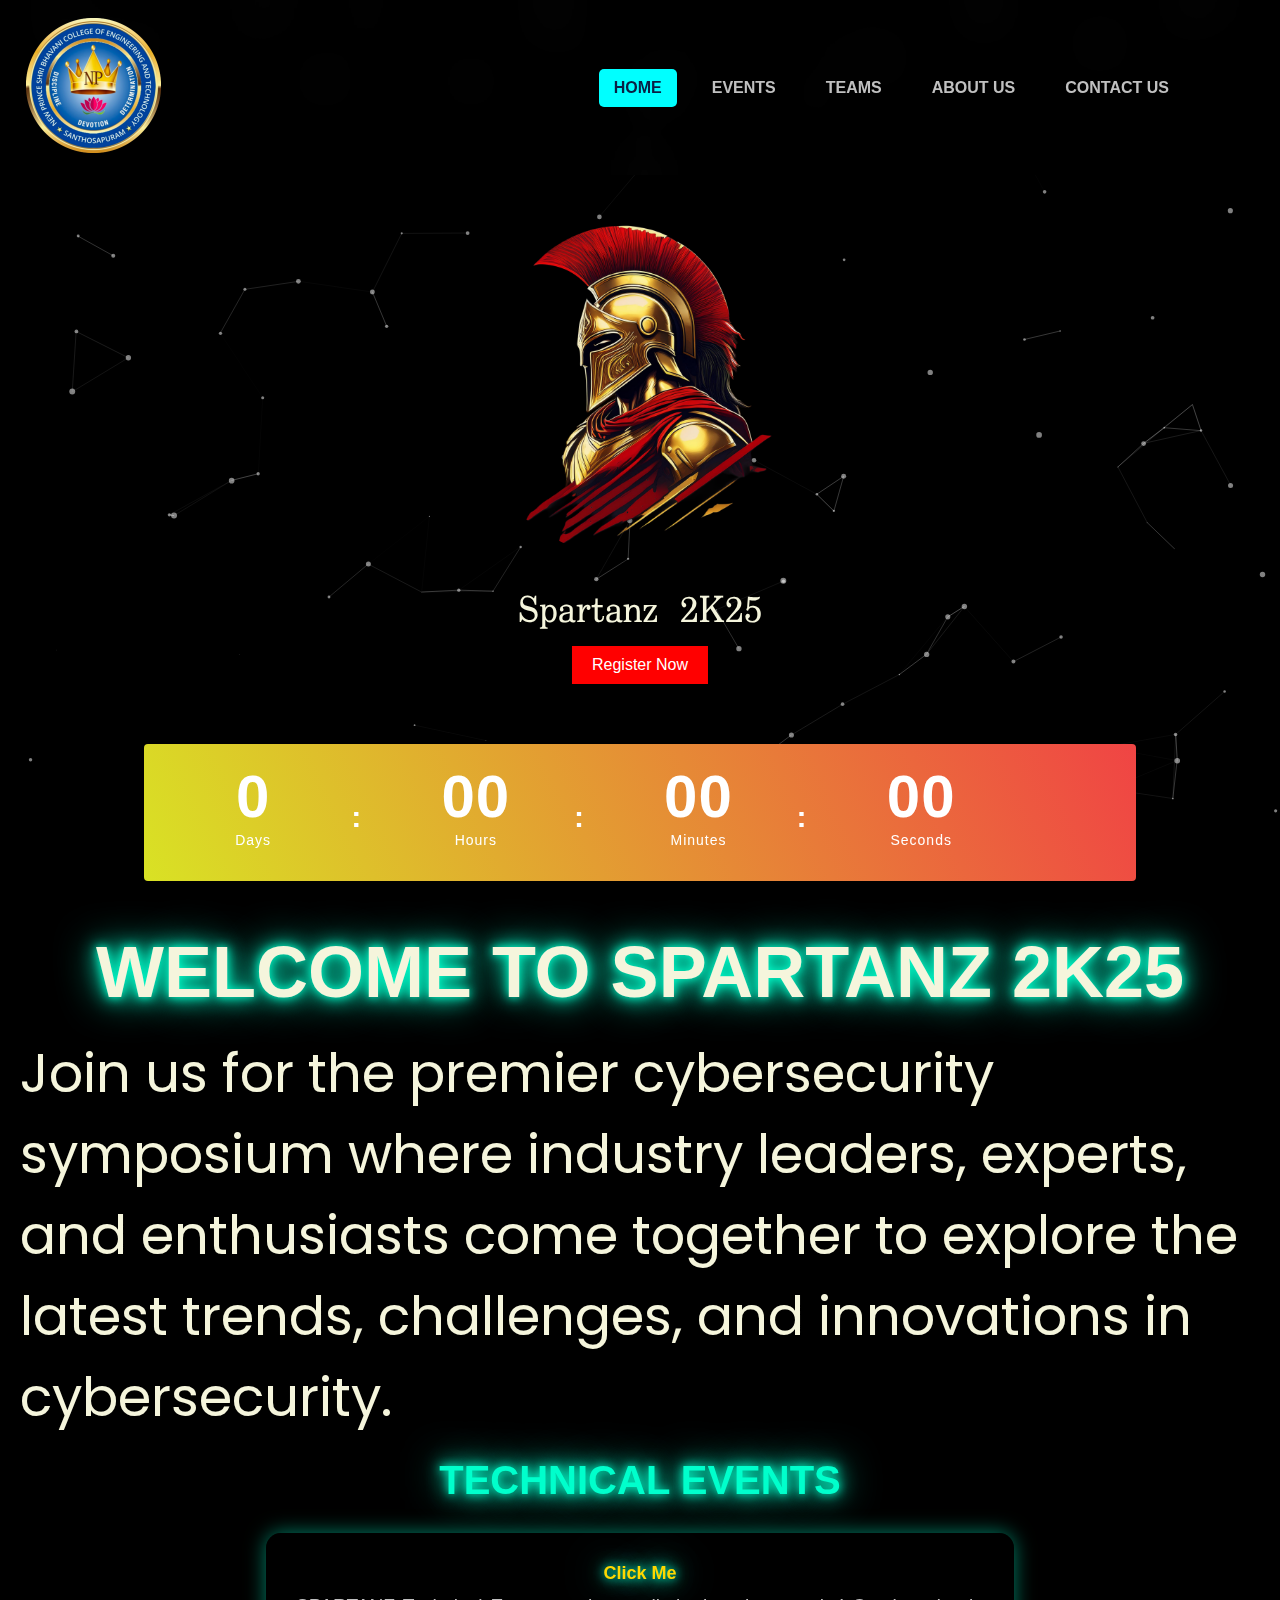
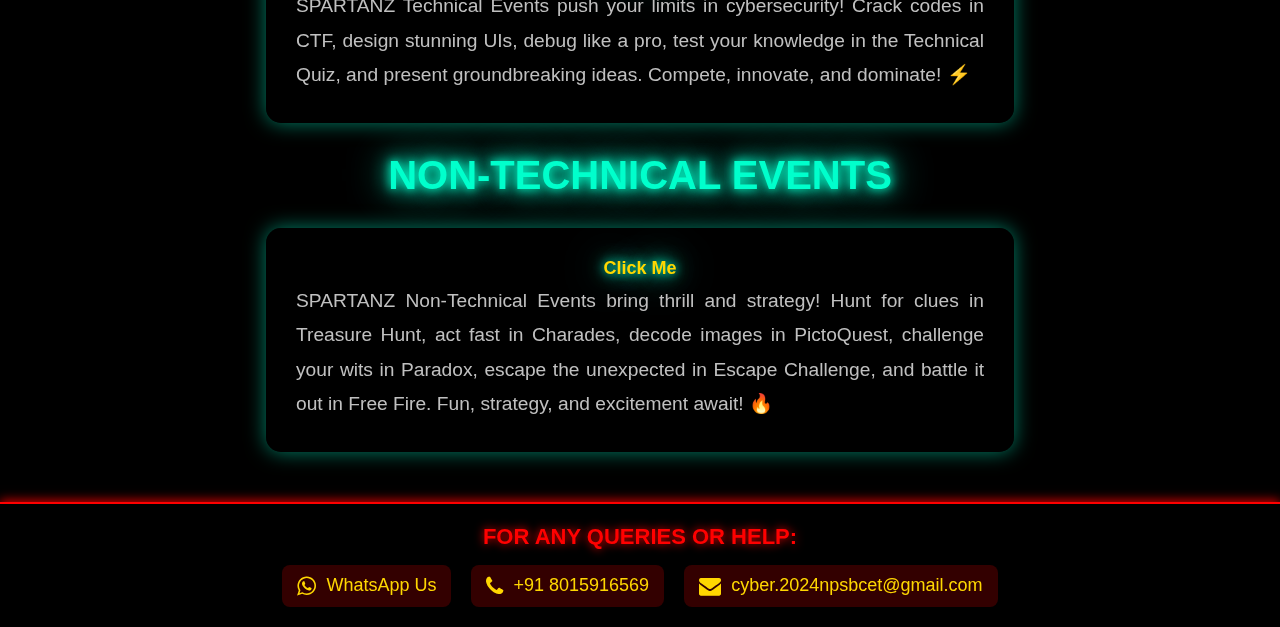
==== commit 4f90a5c7: "added css2" ====
--- a/index.html
+++ b/index.html
@@ -271,9 +271,7 @@
       particlesJS.load(
         "particles-js",
         "assets/particlesjs-config.json",
-        function () {
-          console.log("Particles.js configuration loaded successfully!");
-        }
+         
       );
     </script>
     <link
--- a/assets/css/Styles.css
+++ b/assets/css/Styles.css
@@ -489,6 +489,38 @@
   overflow-y: auto;
   max-height: 35vh;
   text-align: left;
+}
+.event-warning {
+  background: rgba(255, 0, 0, 0.8);
+  color: gold;
+  font-size: 18px;
+  font-weight: bold;
+  text-align: center;
+  padding: 10px;
+  border-radius: 8px;
+  margin: 20px auto;
+  max-width: 90%;
+  box-shadow: 0 0 10px red;
+  display: flex;
+  align-items: center;
+  justify-content: center;
+  gap: 10px;
+}
+
+.event-warning i {
+  font-size: 22px;
+  color: gold;
+}
+
+@media (max-width: 600px) {
+  .event-warning {
+    font-size: 14px;
+    padding: 8px;
+  }
+
+  .event-warning i {
+    font-size: 18px;
+  }
 }
 .rega {
   display: block;
@@ -623,11 +655,25 @@
     height: 30vh;
   }
   #tech-he {
-    font-size: 30px; /* Reduce font size */
+    font-size: 40px; /* Reduce font size */
     flex-direction: column; /* Stack text vertically */
     text-align: center;
     gap: 5px;
     margin-top: 20vh;
+  }
+  .tech-wo {
+    color: white;
+    font-size: 10vw;
+    animation: flicker 2s infinite alternate;
+  }
+  .events-wo {
+    color: #00c9a7;
+    font-size: 10vw;
+    animation: flicker 2s infinite alternate-reverse;
+    /* position: relative; */
+  }
+  #ev{
+    font-size: 9vw;
   }
   .non-tech-logo-container {
     margin-top: 0;
